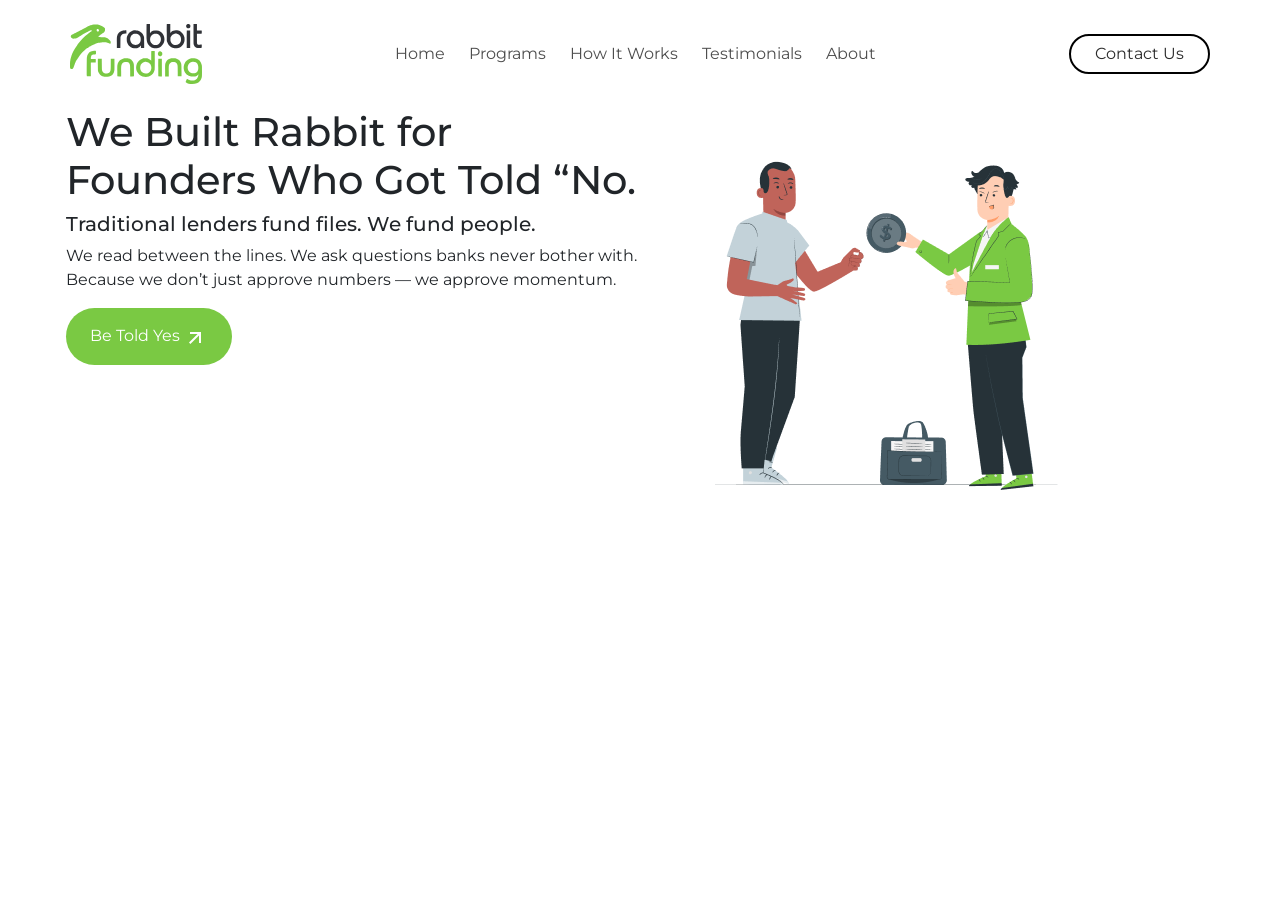
==== index.html @ 6994bfc3 "first commit" ====
<!doctype html>
<html lang="en">

<head>
    <meta charset="utf-8">
    <meta name="viewport" content="width=device-width, initial-scale=1">
    <link rel="stylesheet" href="./assets/css/style.css">
    <title>Rabbit Funding</title>
    <link href="https://cdn.jsdelivr.net/npm/bootstrap@5.3.8/dist/css/bootstrap.min.css" rel="stylesheet"
        integrity="sha384-sRIl4kxILFvY47J16cr9ZwB07vP4J8+LH7qKQnuqkuIAvNWLzeN8tE5YBujZqJLB" crossorigin="anonymous">
</head>
<style>
    .custom-nav-container {
        max-width: 1172px;
        width: 100%;
        margin: auto;
        padding: 0 16px;
    }

    .container {
        max-width: 1172px;
        margin: auto;
        width: 100%;
    }

    .btn {
        color: rgba(43, 43, 43, 1);
    }

    .menu a {
        color: rgba(78, 78, 78, 1);
        font-weight: 400;
        font-size: 16px;
        white-space: nowrap;
    }

    .menu-icon {
        display: none;
    }

    @media (max-width:767.98px) {
        .menu {
            position: fixed;
            background-color: whitesmoke;
            width: 100%;
            height: 100%;
            top: 0;
            left: 100%;
            display: flex;
            justify-content: center;
            align-items: center;
            transition: 300ms;
        }

        .menu-icon {
            display: flex;
            flex-direction: column;
            gap: 5px;
            cursor: pointer;
            width: 23px;
            z-index: 0;

        }

        .menu-icon span {
            width: 100%;
            height: 3px;
            background: #333;
            border-radius: 5px;
            transform-origin: left;
        }

        #menu-button:checked~.menu {
            left: 0;
        }

        .container {
            flex-direction: column;
        }
    }
</style>

<body>
    
        <header>
            <div class="custom-nav-container">
                <!-- navber -->
                <div class="d-flex align-items-center justify-content-between py-4 gap-2">
                    <a href="/">
                        <img src="/assets/images/svg/logo.svg" alt="">
                    </a>
                    <input hidden type="checkbox" id="menu-button">
                    <label class="d-md-none position-relative z-1" for="menu-button">
                        <div class="menu-icon">
                            <span></span>
                            <span></span>
                            <span></span>
                        </div>
                    </label>
                    <!-- navmenu -->
                    <nav class="menu">
                        <div class="d-flex gap-4  align-items-center flex-column flex-md-row">
                            <a class="text-decoration-none" href="/">Home</a>
                            <a class="text-decoration-none" href="/">Programs</a>
                            <a class="text-decoration-none" href="/">How It Works</a>
                            <a class="text-decoration-none" href="/">Testimonials</a>
                            <a class="text-decoration-none" href="/">About</a>
                        </div>
                    </nav>
                    <button
                        class="btn px-4 py-9 rounded-5 border-black border-2 d-md-flex d-none m-0 text-nowrap">Contact
                        Us
                    </button>
                </div>
            </div>
            <section>
                <div class="container d-flex gap-5">
                    <div class="col-6 ">
                        <h1>We Built Rabbit for Founders Who Got Told “No.</h1>
                        <h5>Traditional lenders fund files. We fund people.</h5>
                        <p>We read between the lines. We ask questions banks never bother with. Because we don’t just
                            approve numbers — we approve momentum.</p>
                        <button class="btn-1 px-4 py-3 rounded-5 ">Be Told Yes
                            <span><img src="/assets/images/svg/arrow-left-down-line.svg" alt=""></span>
                        </button>
                    </div>
                    <div class="col-6">
                        <img src="/assets/images/14327660_5474228 1.png" alt="">
                    </div>
                </div>
            </section>
        </header>
   
    <script src="https://cdn.jsdelivr.net/npm/bootstrap@5.3.8/dist/js/bootstrap.bundle.min.js"
        integrity="sha384-FKyoEForCGlyvwx9Hj09JcYn3nv7wiPVlz7YYwJrWVcXK/BmnVDxM+D2scQbITxI"
        crossorigin="anonymous"></script>
</body>

</html>
---- assets/css/style.css ----
@import url('https://fonts.googleapis.com/css2?family=Montserrat:ital,wght@0,100..900;1,100..900&display=swap');

* {
    font-family: "Montserrat", sans-serif;
}


.paragraph h1 {
    font-weight: 700;
    font-style: Bold;
    font-size: 52px;
    line-height: 120%;
    letter-spacing: 0%;
    white-space: nowrap;
   
}

.paragraph h5 {
    
    font-weight: 600;
    font-size: 20px;
    line-height: 100%;
    letter-spacing: 0%;
}

.paragraph p {
    vertical-align: top;
    font-weight: 400;
    font-size: 16px;
    line-height: 150%;
    letter-spacing: 0%;

}

.btn-1 {
    background-color: rgba(122, 201, 67, 1);
    color: white;
    border: none;
}

@media (max-width:991.98px) {
    .container h1 {
        font-size: 45px;

    }

    .container h5 {
        font-size: 15px;
    }

    .paragraph {
        font-size: 10px;
    }
}
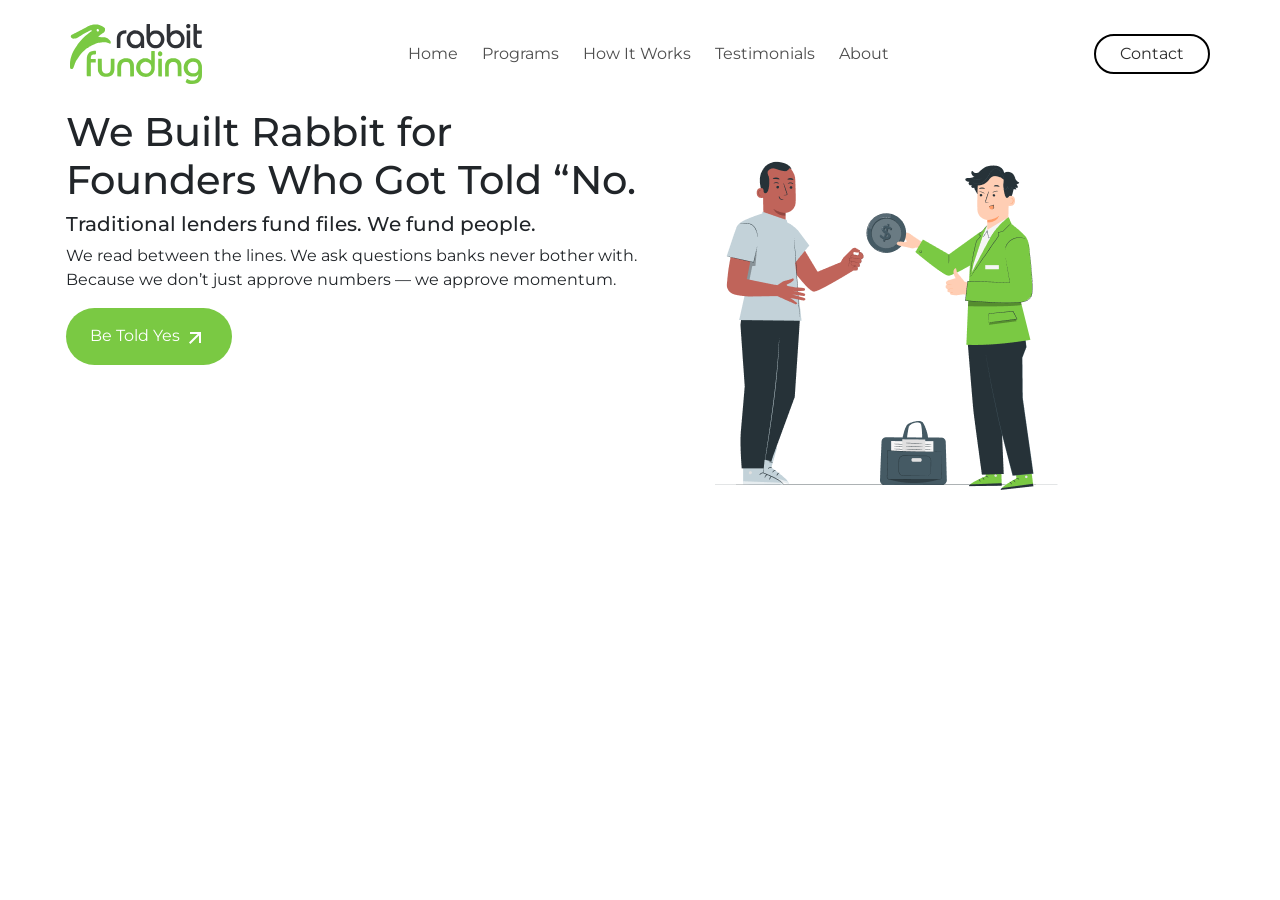
==== commit 6e8da69c: "remove us from cotact button" ====
--- a/index.html
+++ b/index.html
@@ -81,56 +81,54 @@
 </style>
 
 <body>
-    
-        <header>
-            <div class="custom-nav-container">
-                <!-- navber -->
-                <div class="d-flex align-items-center justify-content-between py-4 gap-2">
-                    <a href="/">
-                        <img src="/assets/images/svg/logo.svg" alt="">
-                    </a>
-                    <input hidden type="checkbox" id="menu-button">
-                    <label class="d-md-none position-relative z-1" for="menu-button">
-                        <div class="menu-icon">
-                            <span></span>
-                            <span></span>
-                            <span></span>
-                        </div>
-                    </label>
-                    <!-- navmenu -->
-                    <nav class="menu">
-                        <div class="d-flex gap-4  align-items-center flex-column flex-md-row">
-                            <a class="text-decoration-none" href="/">Home</a>
-                            <a class="text-decoration-none" href="/">Programs</a>
-                            <a class="text-decoration-none" href="/">How It Works</a>
-                            <a class="text-decoration-none" href="/">Testimonials</a>
-                            <a class="text-decoration-none" href="/">About</a>
-                        </div>
-                    </nav>
-                    <button
-                        class="btn px-4 py-9 rounded-5 border-black border-2 d-md-flex d-none m-0 text-nowrap">Contact
-                        Us
+
+    <header>
+        <div class="custom-nav-container">
+            <!-- navber -->
+            <div class="d-flex align-items-center justify-content-between py-4 gap-2">
+                <a href="/">
+                    <img src="/assets/images/svg/logo.svg" alt="">
+                </a>
+                <input hidden type="checkbox" id="menu-button">
+                <label class="d-md-none position-relative z-1" for="menu-button">
+                    <div class="menu-icon">
+                        <span></span>
+                        <span></span>
+                        <span></span>
+                    </div>
+                </label>
+                <!-- navmenu -->
+                <nav class="menu">
+                    <div class="d-flex gap-4  align-items-center flex-column flex-md-row">
+                        <a class="text-decoration-none" href="/">Home</a>
+                        <a class="text-decoration-none" href="/">Programs</a>
+                        <a class="text-decoration-none" href="/">How It Works</a>
+                        <a class="text-decoration-none" href="/">Testimonials</a>
+                        <a class="text-decoration-none" href="/">About</a>
+                    </div>
+                </nav>
+                <button
+                    class="btn px-4 py-9 rounded-5 border-black border-2 d-md-flex d-none m-0 text-nowrap">Contact</button>
+            </div>
+        </div>
+        <section>
+            <div class="container d-flex gap-5">
+                <div class="col-6 ">
+                    <h1>We Built Rabbit for Founders Who Got Told “No.</h1>
+                    <h5>Traditional lenders fund files. We fund people.</h5>
+                    <p>We read between the lines. We ask questions banks never bother with. Because we don’t just
+                        approve numbers — we approve momentum.</p>
+                    <button class="btn-1 px-4 py-3 rounded-5 ">Be Told Yes
+                        <span><img src="/assets/images/svg/arrow-left-down-line.svg" alt=""></span>
                     </button>
                 </div>
+                <div class="col-6">
+                    <img src="/assets/images/14327660_5474228 1.png" alt="">
+                </div>
             </div>
-            <section>
-                <div class="container d-flex gap-5">
-                    <div class="col-6 ">
-                        <h1>We Built Rabbit for Founders Who Got Told “No.</h1>
-                        <h5>Traditional lenders fund files. We fund people.</h5>
-                        <p>We read between the lines. We ask questions banks never bother with. Because we don’t just
-                            approve numbers — we approve momentum.</p>
-                        <button class="btn-1 px-4 py-3 rounded-5 ">Be Told Yes
-                            <span><img src="/assets/images/svg/arrow-left-down-line.svg" alt=""></span>
-                        </button>
-                    </div>
-                    <div class="col-6">
-                        <img src="/assets/images/14327660_5474228 1.png" alt="">
-                    </div>
-                </div>
-            </section>
-        </header>
-   
+        </section>
+    </header>
+
     <script src="https://cdn.jsdelivr.net/npm/bootstrap@5.3.8/dist/js/bootstrap.bundle.min.js"
         integrity="sha384-FKyoEForCGlyvwx9Hj09JcYn3nv7wiPVlz7YYwJrWVcXK/BmnVDxM+D2scQbITxI"
         crossorigin="anonymous"></script>
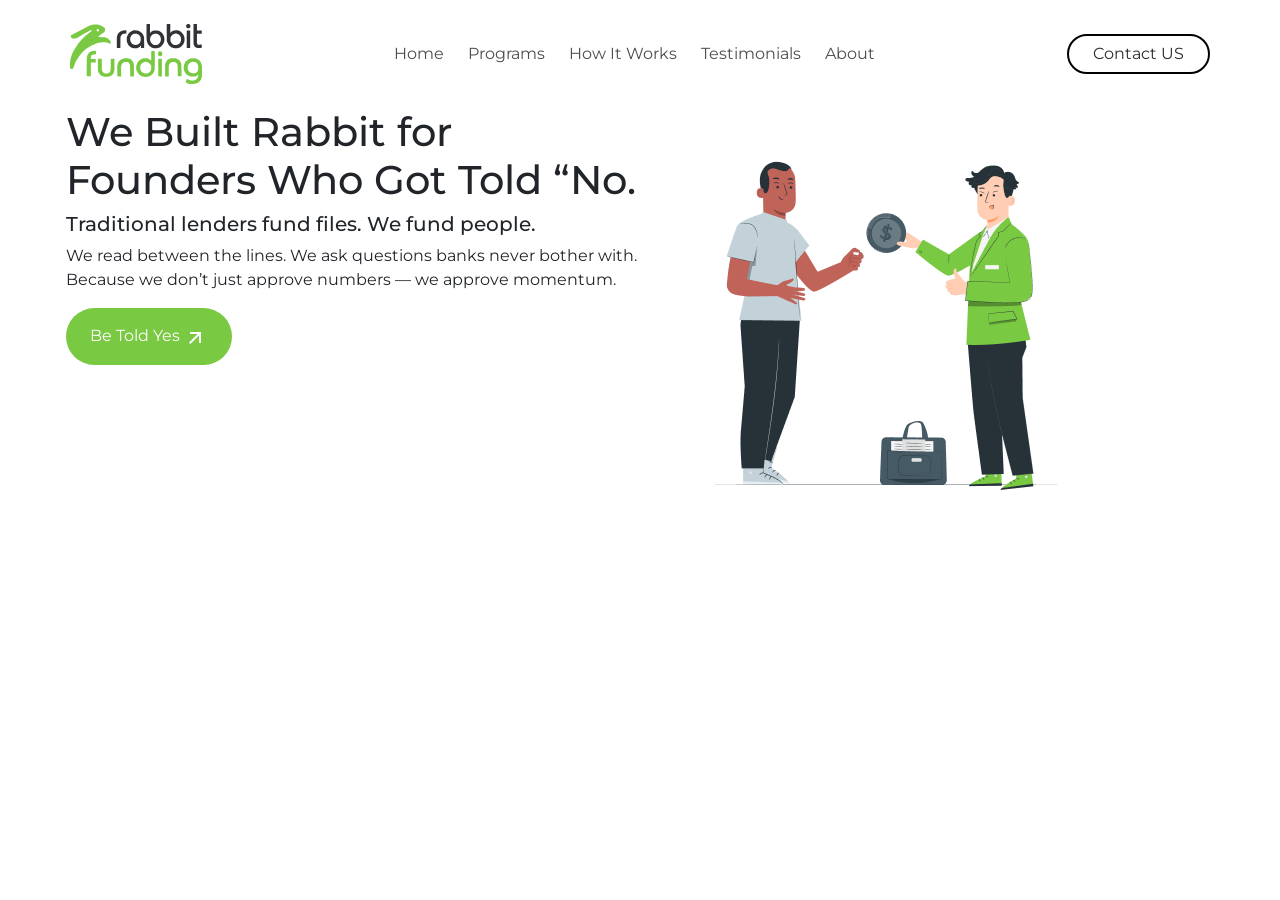
==== commit 55fcfe40: "add us in contact button" ====
--- a/index.html
+++ b/index.html
@@ -107,8 +107,8 @@
                         <a class="text-decoration-none" href="/">About</a>
                     </div>
                 </nav>
-                <button
-                    class="btn px-4 py-9 rounded-5 border-black border-2 d-md-flex d-none m-0 text-nowrap">Contact</button>
+                <button class="btn px-4 py-9 rounded-5 border-black border-2 d-md-flex d-none m-0 text-nowrap">Contact
+                    US</button>
             </div>
         </div>
         <section>
